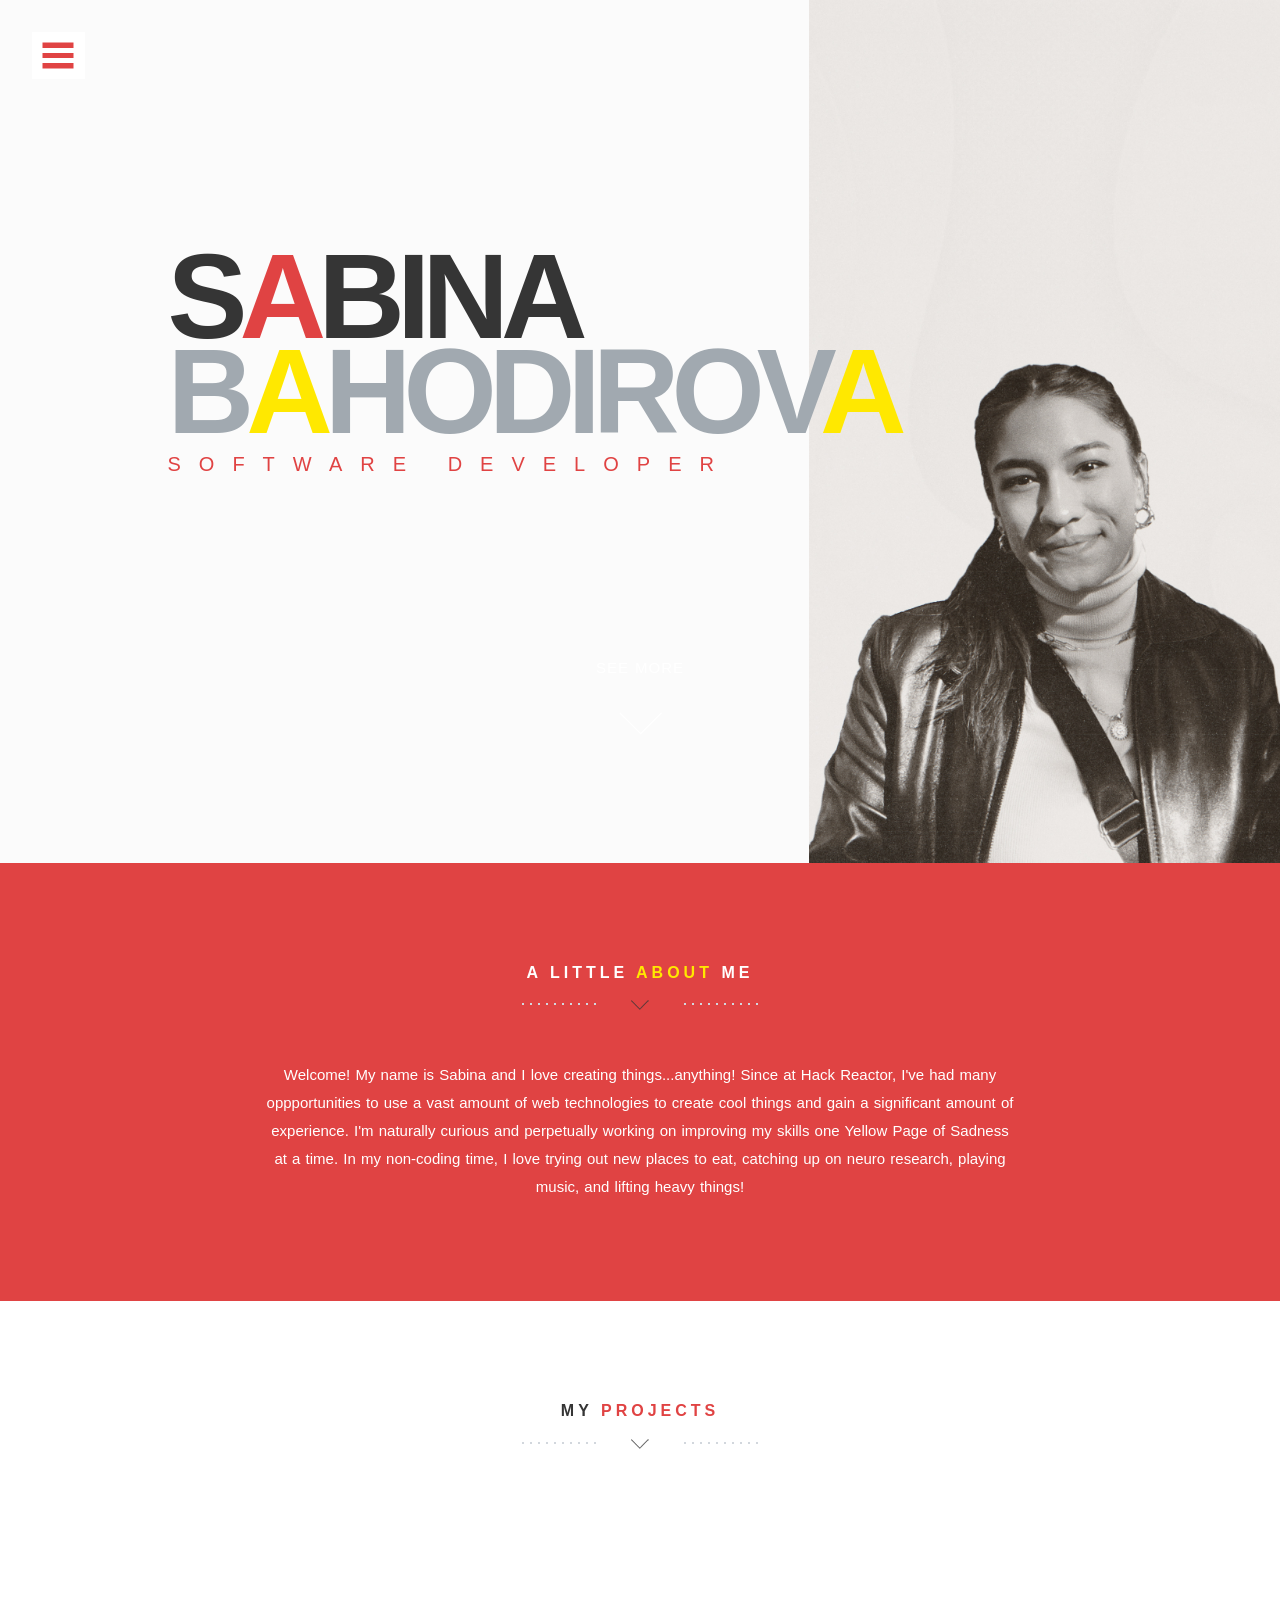
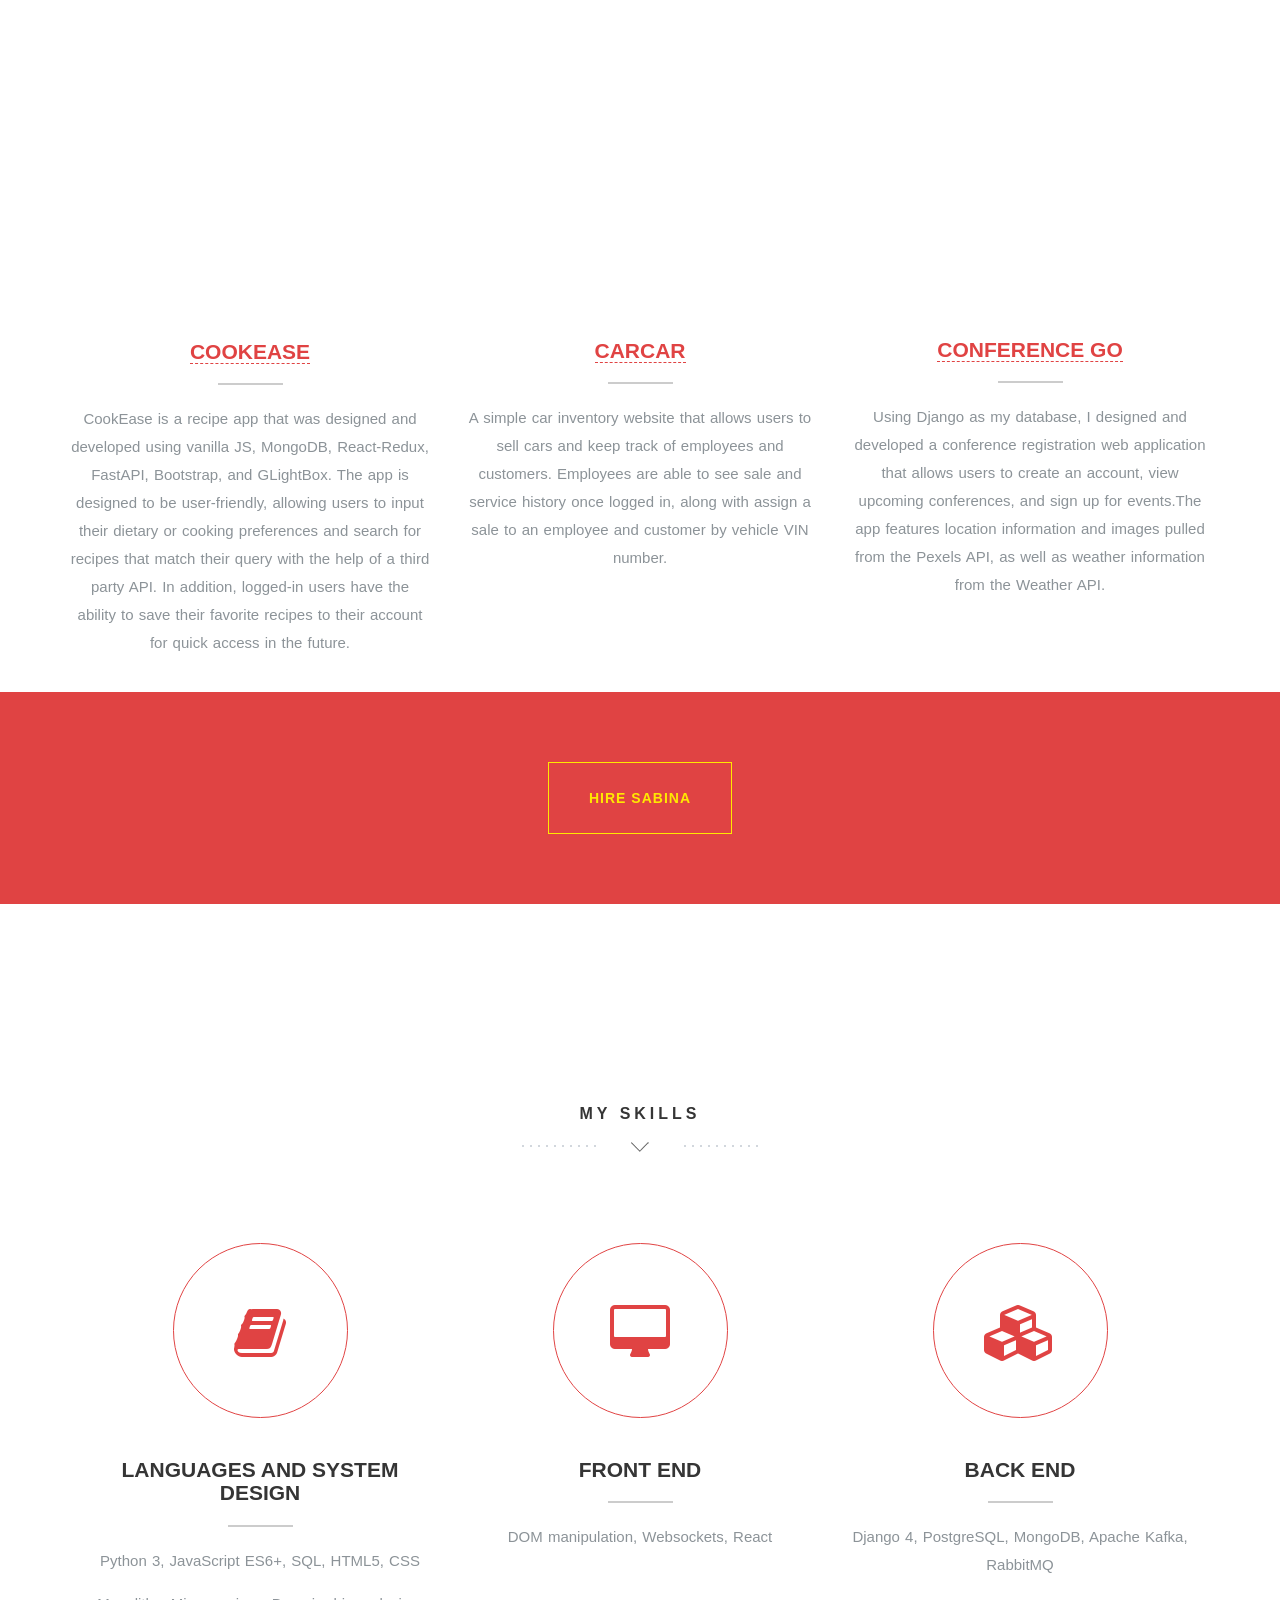
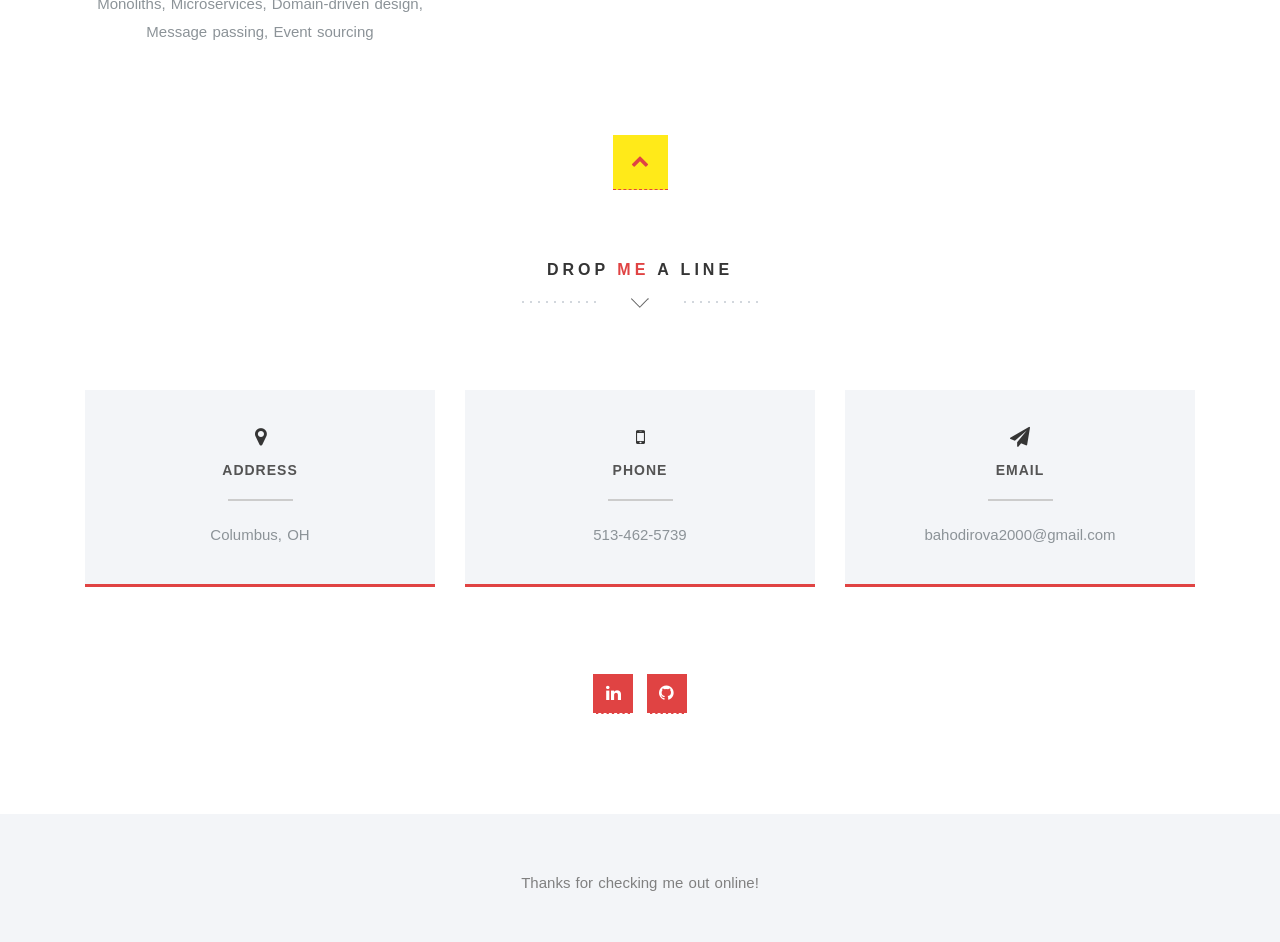
==== Portfolio/index.html @ 44e5d4a3 "Add files via upload changed cookease link" ====
<!DOCTYPE html>
<html lang="en">
  <head>
    <meta charset="utf-8" />
    <meta http-equiv="X-UA-Compatible" content="IE=edge" />
    <meta name="viewport" content="width=device-width, initial-scale=1" />
    <!-- Website Title -->
    <title>Sabina Bahodirova - Software Engineer</title>
    <!-- Bootstrap -->
    <link href="assets/bootstrap/css/bootstrap.min.css" rel="stylesheet" />
    <!-- Font-Awesome -->
    <link
      href="assets/font-awesome/css/font-awesome.min.css"
      rel="stylesheet"
    />
    <!-- Lightbox -->
    <link href="assets/lightbox/css/lightbox.css" rel="stylesheet" />
    <!-- Text Rotator-->
    <link href="assets/textrotator/simpletextrotator.css" rel="stylesheet" />
    <!-- FlexSlider -->
    <link href="assets/flexslider/flexslider.css" rel="stylesheet" />
    <!-- Theme Style -->
    <link href="css/style.css" rel="stylesheet" />
    <!-- Animations -->
    <link href="css/animate.css" rel="stylesheet" />
    <!-- Custom Favicon -->
    <link href="img/memoji.png" rel="shortcut icon" type="image/x-icon" />
    <!-- HTML5 Shim and Respond.js IE8 support of HTML5 elements and media queries -->
    <!-- WARNING: Respond.js doesn't work if you view the page via file:// -->
    <!--[if lt IE 9]>
      <script src="assets/html5shiv/html5shiv.js"></script>
      <script src="assets/respond/respond.min.js"></script>
    <![endif]-->
  </head>
  <body id="top">
    <!-- ****************************** Preloader ************************** -->
    <div id="preloader"></div>

    <!-- ==========================
        HEADER SECTION
        =========================== -->
    <header id="home">
      <!-- creative menu -->
      <div class="container-fluid">
        <div class="row">
          <div class="menu-wrap">
            <nav class="menu">
              <!-- Menu Links -->
              <div class="icon-list">
                <a href="index.html#home"
                  ><i class="fa fa-fw fa-home"></i><span>Home</span></a
                >
                <a href="index.html#about"
                  ><i class="fa fa-fw fa-quote-left"></i
                  ><span>About Me</span></a
                >
                <a href="index.html#blog"
                  ><i class="fa fa-fw fa-picture-o"></i><span>Projects</span></a
                >
                <a href="index.html#service"
                  ><i class="fa fa-fw fa-globe"></i><span>Skills</span></a
                >
                <a href="index.html#contact"
                  ><i class="fa fa-fw fa-envelope-o"></i><span>Contact</span></a
                >
              </div>
            </nav>
          </div>
          <button class="menu-button" id="open-button"></button
          ><!-- menu button -->
        </div>
        <!--/row-->
      </div>
      <!--/container-->
      <!-- Header Image -->
      <section class="hero" id="hero">
        <div class="container">
          <!-- Slider Button (don't edit!)-->
          <div class="row">
            <div class="col-md-12 text-right navicon">
              <a id="nav-toggle" class="nav_slide_button" href="index.html#"
                ><span></span
              ></a>
            </div>
          </div>
          <!-- HEADER HEADLINE -->
          <div class="row">
            <div class="col-md-8 col-md-offset-1 inner">
              <h1 class="animated fadeInDown">
                S<span style="color: #e04343">a</span>bina<br />
                <span
                  >B<span style="color: #ffe800">a</span>hodirov<span
                    style="color: #ffe800"
                    >a</span
                  ></span
                >
              </h1>
              <!-- Title -->
              <h3 class="animated fadeInUp delay-05s">
                <span class="rotate">Software Developer</span>
              </h3>
              <!-- Text Rotator -->
            </div>
          </div>
          <!-- Learn More Button -->
          <div class="row">
            <div class="col-md-6 col-md-offset-3 text-center">
              <a href="index.html#about" class="scrollto wow fadeInUp delay-5s">
                <p>SEE MORE</p>
                <p class="scrollto--arrow">
                  <img src="img/scroll-down.png" alt="scroll down arrow" />
                </p>
              </a>
            </div>
          </div>
        </div>
      </section>
      <!-- Header Image End -->
    </header>
    <!-- ==========================
        HEADER SECTION END
        =========================== -->

    <!-- ==========================
        ABOUT SECTION
        =========================== -->
    <section class="intro text-center section-padding color-bg" id="about">
      <div class="container">
        <!-- WELCOME TEXT -->
        <div class="row">
          <div class="col-md-8 col-md-offset-2 wp1">
            <h1 class="arrow">A little <span>about</span> me</h1>
            <!-- Headline -->
            <!-- about / welcome text -->
            <p>
              Welcome! My name is Sabina and I love creating things...anything!
              Since at Hack Reactor, I've had many oppportunities to use a vast
              amount of web technologies to create cool things and gain a
              significant amount of experience. I'm naturally curious and
              perpetually working on improving my skills one Yellow Page of
              Sadness at a time. In my non-coding time, I love trying out new
              places to eat, catching up on neuro research, playing music, and
              lifting heavy things!
            </p>
          </div>
        </div>
      </div>
    </section>
    <!-- ==========================
        ABOUT SECTION END
        =========================== -->

    <!-- ==========================
        BLOG SECTION
        =========================== -->
    <section class="text-center section-padding" id="blog">
      <div class="container">
        <!-- Headline -->
        <div class="row">
          <div class="col-md-12">
            <h1 class="arrow">My <span>Projects</span></h1>
          </div>
        </div>
        <br /><br />
        <!-- Blog Slider -->
        <div class="row">
          <div id="blogSlider">
            <ul class="slides">
              <li>
                <!-- Blog Entry 1 -->
                <div class="col-md-4 wp4">
                  <div class="overlay-effect effects clearfix">
                    <div class="img">
                      <img
                        src="img/stats-bg-2.jpg"
                        class="grayscale"
                        alt="Blog Item"
                        width="825"
                      /><!-- Blog Image -->
                    </div>
                  </div>
                  <br />
                  <h2>
                    <a
                      href="https://guardians-of-the-repository.gitlab.io/cookease/"
                      >CookEase</a
                    >
                  </h2>
                  <!-- Headline -->
                  <p>
                    CookEase is a recipe app that was designed and developed
                    using vanilla JS, MongoDB, React-Redux, FastAPI, Bootstrap,
                    and GLightBox. The app is designed to be user-friendly,
                    allowing users to input their dietary or cooking preferences
                    and search for recipes that match their query with the help
                    of a third party API. In addition, logged-in users have the
                    ability to save their favorite recipes to their account for
                    quick access in the future.
                  </p>
                  <!-- Description-->
                </div>
                <!-- Blog Entry 2 -->
                <div class="col-md-4 wp4 delay-05s">
                  <div class="overlay-effect effects clearfix">
                    <div class="img">
                      <img
                        src="img/car.jpg"
                        class="grayscale"
                        alt="Blog Item"
                        width="555"
                      /><!-- Blog Image -->
                    </div>
                  </div>
                  <br />
                  <h2>
                    <a href="https://gitlab.com/msun220/carcar">CarCar</a>
                  </h2>
                  <!-- Headline -->
                  <p>
                    A simple car inventory website that allows users to sell
                    cars and keep track of employees and customers. Employees
                    are able to see sale and service history once logged in,
                    along with assign a sale to an employee and customer by
                    vehicle VIN number.
                  </p>
                  <!-- Description -->
                </div>
                <!-- Blog Entry 3 -->
                <div class="col-md-4 wp4 delay-1s">
                  <div class="overlay-effect effects clearfix">
                    <div class="img">
                      <img
                        src="img/conference.jpg"
                        class="grayscale"
                        alt="Blog Item"
                        width="710"
                      /><!-- Blog Image -->
                    </div>
                  </div>
                  <br />
                  <h2>
                    <a href="https://gitlab.com/sbahodirova/conference-go"
                      >Conference Go</a
                    >
                  </h2>
                  <!-- Headline -->
                  <p>
                    Using Django as my database, I designed and developed a
                    conference registration web application that allows users to
                    create an account, view upcoming conferences, and sign up
                    for events.The app features location information and images
                    pulled from the Pexels API, as well as weather information
                    from the Weather API.
                  </p>
                  <!-- Description-->
                </div>
              </li>
            </ul>
          </div>
        </div>
      </div>
      <div class="spacer-cta text-center">
        <div class="container">
          <div class="row">
            <div class="col-md-12">
              <a href="index.html#contact" class="outline-btn">hire sabina</a>
            </div>
          </div>
        </div>
      </div>
    </section>
    <!-- ==========================
        BLOG SECTION END
        =========================== -->

    <!-- ==========================
        SERVICE SECTION
        =========================== -->
    <section class="features text-center section-padding" id="service">
      <div class="container">
        <!-- Headline -->
        <div class="row">
          <div class="col-md-12">
            <h1 class="arrow">My Skills</h1>
          </div>
        </div>
        <div class="row">
          <div class="col-md-12">
            <div class="services">
              <!-- Service Box 1 -->
              <div class="col-md-4 wp2 item">
                <div class="icon">
                  <i class="fa fa-book"></i
                  ><!-- Icon -->
                </div>
                <h2>Languages and System Design</h2>
                <!-- Title -->
                <p>Python 3, JavaScript ES6+, SQL, HTML5, CSS</p>
                <p>
                  Monoliths, Microservices, Domain-driven design, Message
                  passing, Event sourcing
                </p>
                <!-- Description -->
              </div>
              <!-- Service Box 2 -->
              <div class="col-md-4 wp2 item delay-05s">
                <div class="icon">
                  <i class="fa fa-desktop"></i
                  ><!-- Icon -->
                </div>
                <h2>Front End</h2>
                <!-- Title -->
                <p>DOM manipulation, Websockets, React</p>
                <!-- Description -->
              </div>
              <!-- Service Box 3 -->
              <div class="col-md-4 wp2 item delay-1s">
                <div class="icon">
                  <i class="fa fa-cubes"></i
                  ><!-- Icon -->
                </div>
                <h2>Back End</h2>
                <!-- Title -->
                <p>Django 4, PostgreSQL, MongoDB, Apache Kafka, RabbitMQ</p>
                <!-- Description -->
              </div>
            </div>
            <div class="clearfix"></div>
          </div>
        </div>
      </div>
    </section>
    <!-- ==========================
        SERVICE SECTION END
        =========================== -->

    <!-- ==========================
        CONTACT SECTION
        =========================== -->
    <section class="text-center section-padding contact-wrap" id="contact">
      <!-- To Top Button -->
      <a href="index.html#top" class="up-btn"
        ><i class="fa fa-chevron-up"></i
      ></a>
      <div class="container">
        <!-- Headline -->
        <div class="row">
          <div class="col-md-12">
            <h1 class="arrow">Drop <span>me</span> a line</h1>
          </div>
        </div>
        <div class="row contact-details">
          <!-- Adress Box -->
          <div class="col-md-4">
            <div class="dark-box box-hover">
              <h2><i class="fa fa-map-marker"></i><span>Address</span></h2>
              <p>Columbus, OH</p>
            </div>
          </div>
          <!-- Phone Number Box -->
          <div class="col-md-4">
            <div class="dark-box box-hover">
              <h2><i class="fa fa-mobile"></i><span>Phone</span></h2>
              <p>513-462-5739</p>
            </div>
          </div>
          <!-- E-Mail Box -->
          <div class="col-md-4">
            <div class="dark-box box-hover">
              <h2><i class="fa fa-paper-plane"></i><span>Email</span></h2>
              <p>bahodirova2000@gmail.com</p>
            </div>
          </div>
        </div>
        <br />
        <!-- Social Buttons - use font-awesome, past in what you want -->
        <div class="row">
          <div class="col-md-12">
            <ul class="social-buttons">
              <!-- linkedin -->
              <li>
                <a
                  href="https://www.linkedin.com/in/sabinabahodirova/"
                  class="social-btn"
                  ><i class="fa fa-linkedin"></i
                ></a>
              </li>
              <!-- github -->
              <li>
                <a href="https://gitlab.com/sbahodirova" class="social-btn"
                  ><i class="fa fa-github"></i
                ></a>
              </li>
            </ul>
          </div>
        </div>
      </div>
    </section>
    <!-- ==========================
        CONTACT SECTION END
        =========================== -->

    <!-- ==========================
        FOOTER SECTION
        =========================== -->
    <footer>
      <div class="container">
        <div class="row">
          <div class="col-md-12 text-center">
            <p>Thanks for checking me out online!</p>
          </div>
        </div>
      </div>
    </footer>
    <!-- ==========================
        FOOTER SECTION END
        =========================== -->

    <!-- jQuery -->
    <script src="https://ajax.googleapis.com/ajax/libs/jquery/1.11.0/jquery.min.js"></script>
    <!-- SmoothScroll -->
    <script
      type="text/javascript"
      src="assets/smoothscroll/smoothscroll.js"
    ></script>
    <!-- Bootstrap -->
    <script src="assets/bootstrap/js/bootstrap.min.js"></script>
    <!-- Waypoints -->
    <script src="js/waypoints.min.js"></script>
    <!-- classie.js -->
    <script src="js/classie.js"></script>
    <!-- FlexSlider -->
    <script src="assets/flexslider/jquery.flexslider.js"></script>
    <!-- Modernizr -->
    <script src="js/modernizr.js"></script>
    <!-- Text Rotator -->
    <script src="assets/textrotator/jquery.simple-text-rotator.js"></script>
    <!-- Lightbox.js -->
    <script src="assets/lightbox/js/lightbox.min.js"></script>
    <!-- Google Maps -->
    <script
      type="text/javascript"
      src="https://maps.googleapis.com/maps/api/js?key=AIzaSyDeKBBPJTG3v5w3cNPAgM6ZsJiPyL1mP_o&amp;sensor=false"
    ></script>
    <!-- Theme JavaScript Core -->
    <script src="js/main.js"></script>
    <script src="js/script.js"></script>

    <!-- GOOGLE MAPS DATA -->
    <script type="text/javascript">
      // When the window has finished loading create our google map below
      google.maps.event.addDomListener(window, "load", init);

      function init() {
        // Basic options for a simple Google Map
        // For more options see: https://developers.google.com/maps/documentation/javascript/reference#MapOptions
        var mapOptions = {
          // How zoomed in you want the map to start at (always required)
          zoom: 15,

          scrollwheel: false,

          // The latitude and longitude to center the map (always required)
          center: new google.maps.LatLng(40.68961985411178, -74.01618003845215), // New York

          // How you would like to style the map.
          // This is where you would paste any style found on Snazzy Maps.
          styles: [
            {
              featureType: "water",
              stylers: [{ color: "#F2F2F2" }, { visibility: "on" }],
            },
            { featureType: "landscape", stylers: [{ color: "#FFFFFF" }] },
            {
              featureType: "road",
              stylers: [{ saturation: -100 }, { lightness: 45 }],
            },
            {
              featureType: "road.highway",
              stylers: [{ visibility: "simplified" }],
            },
            {
              featureType: "road.arterial",
              elementType: "labels.icon",
              stylers: [{ visibility: "off" }],
            },
            {
              featureType: "administrative",
              elementType: "labels.text.fill",
              stylers: [{ color: "#ADADAD" }],
            },
            { featureType: "transit", stylers: [{ visibility: "off" }] },
            { featureType: "poi", stylers: [{ visibility: "off" }] },
          ],
        };

        // Get the HTML DOM element that will contain your map
        // We are using a div with id="map" seen below in the <body>
        var mapElement = document.getElementById("googlemaps");

        // Create the Google Map using out element and options defined above
        var map = new google.maps.Map(mapElement, mapOptions);
      }
    </script>

    <!-- TEXT ROTATOR SETTINGS -->
    <script type="text/javascript">
      $(".rotate").textrotator({
        animation: "fade", // You can pick the way it animates when rotating through words. Options are dissolve (default), fade, flip, flipUp, flipCube, flipCubeUp and spin.
        separator: ",", // If you don't want commas to be the separator, you can define a new separator (|, &, * etc.) by yourself using this field.
        speed: 2000, // How many milliseconds until the next word show.
      });
    </script>
  </body>
</html>
---- Portfolio/assets/textrotator/simpletextrotator.css ----
.rotating {
  display: inline-block;
  -webkit-transform-style: preserve-3d;
  -moz-transform-style: preserve-3d;
  -ms-transform-style: preserve-3d;
  -o-transform-style: preserve-3d;
  transform-style: preserve-3d;
  -webkit-transform: rotateX(0) rotateY(0) rotateZ(0);
  -moz-transform: rotateX(0) rotateY(0) rotateZ(0);
  -ms-transform: rotateX(0) rotateY(0) rotateZ(0);
  -o-transform: rotateX(0) rotateY(0) rotateZ(0);
  transform: rotateX(0) rotateY(0) rotateZ(0);
  -webkit-transition: 0.5s;
  -moz-transition: 0.5s;
  -ms-transition: 0.5s;
  -o-transition: 0.5s;
  transition: 0.5s;
  -webkit-transform-origin-x: 50%;
}

.rotating.flip {
  position: relative;
}

.rotating .front, .rotating .back {
  left: 0;
  top: 0;
  -webkit-backface-visibility: hidden;
  -moz-backface-visibility: hidden;
  -ms-backface-visibility: hidden;
  -o-backface-visibility: hidden;
  backface-visibility: hidden;
}

.rotating .front {
  position: absolute;
  display: inline-block;
  -webkit-transform: translate3d(0,0,1px);
  -moz-transform: translate3d(0,0,1px);
  -ms-transform: translate3d(0,0,1px);
  -o-transform: translate3d(0,0,1px);
  transform: translate3d(0,0,1px);
}

.rotating.flip .front {
  z-index: 1;
}

.rotating .back {
  display: block;
  opacity: 0;
}

.rotating.spin {
  -webkit-transform: rotate(360deg) scale(0);
  -moz-transform: rotate(360deg) scale(0);
  -ms-transform: rotate(360deg) scale(0);
  -o-transform: rotate(360deg) scale(0);
  transform: rotate(360deg) scale(0);
}



.rotating.flip .back {
  z-index: 2;
  display: block;
  opacity: 1;
  
  -webkit-transform: rotateY(180deg) translate3d(0,0,0);
  -moz-transform: rotateY(180deg) translate3d(0,0,0);
  -ms-transform: rotateY(180deg) translate3d(0,0,0);
  -o-transform: rotateY(180deg) translate3d(0,0,0);
  transform: rotateY(180deg) translate3d(0,0,0);
}

.rotating.flip.up .back {
  -webkit-transform: rotateX(180deg) translate3d(0,0,0);
  -moz-transform: rotateX(180deg) translate3d(0,0,0);
  -ms-transform: rotateX(180deg) translate3d(0,0,0);
  -o-transform: rotateX(180deg) translate3d(0,0,0);
  transform: rotateX(180deg) translate3d(0,0,0);
}

.rotating.flip.cube .front {
  -webkit-transform: translate3d(0,0,100px) scale(0.9,0.9);
  -moz-transform: translate3d(0,0,100px) scale(0.85,0.85);
  -ms-transform: translate3d(0,0,100px) scale(0.85,0.85);
  -o-transform: translate3d(0,0,100px) scale(0.85,0.85);
  transform: translate3d(0,0,100px) scale(0.85,0.85);
}

.rotating.flip.cube .back {
  -webkit-transform: rotateY(180deg) translate3d(0,0,100px) scale(0.9,0.9);
  -moz-transform: rotateY(180deg) translate3d(0,0,100px) scale(0.85,0.85);
  -ms-transform: rotateY(180deg) translate3d(0,0,100px) scale(0.85,0.85);
  -o-transform: rotateY(180deg) translate3d(0,0,100px) scale(0.85,0.85);
  transform: rotateY(180deg) translate3d(0,0,100px) scale(0.85,0.85);
}

.rotating.flip.cube.up .back {
  -webkit-transform: rotateX(180deg) translate3d(0,0,100px) scale(0.9,0.9);
  -moz-transform: rotateX(180deg) translate3d(0,0,100px) scale(0.85,0.85);
  -ms-transform: rotateX(180deg) translate3d(0,0,100px) scale(0.85,0.85);
  -o-transform: rotateX(180deg) translate3d(0,0,100px) scale(0.85,0.85);
  transform: rotateX(180deg) translate3d(0,0,100px) scale(0.85,0.85);
}
---- Portfolio/css/style.css ----
/*========================================================================*/



/* /////////////////////////////////////////////////////////////////////
// 03 - Preloader
/////////////////////////////////////////////////////////////////////*/

#preloader {
    position:fixed;
    left:0;
    top:0;
    z-index:99999999999;
    width:100%;
    height:100%;
    overflow:visible;
    background: #fff url('../img/preloader.gif') no-repeat center center;
}





/* ==========================================================================
	Global Styles
========================================================================== */
a {
	color: #E04343;
	-webkit-transition:all 0.5s;
	-moz-transition:all 0.5s;
	-o-transition:all 0.5s;
	transition:all 0.5s;
	border-bottom: 1px dashed;
	outline:none!important;
}

a:hover,a:focus,a:active {
	color:#0D0D0D;
	text-decoration:none;
	outline:none!important;
}
p {
	color:#8c9398;
	word-spacing:1px;
	line-height:25px;
	font-size:20px;
}
h2 {
	font-size:15px;
	color:#353535!important;
	text-transform:uppercase;
	font-weight:bold;
}

h2::after {
	content:" ";
	border:solid 1px #CCCCCC;
	display:block;
	width:65px;
	margin:20px auto;
}
h6 {
	font-size:15px;
	color:#8c8c8c;
	text-transform:uppercase;
	font-weight:bold;
}
h6::after {
	content:" ";
	border:solid 1px #CCCCCC;
	display:block;
	width:65px;
	margin-top: 20px;
}
/* ==========================================================================HTML5 display definitions========================================================================== */
article,aside,details,figcaption,figure,footer,header,hgroup,nav,section,summary {
	display:block;
}
audio,canvas,video {
	display:inline-block;
	*display:inline;
	*zoom: 1;
}
/* * Remove excess height in iOS 5 devices. */
audio:not([controls]) {
	display:none;
	height:0;
}
[hidden] {
	display: none;
}
/* ==========================================================================Base========================================================================== */
html {
	font-size:100%;
	-webkit-text-size-adjust:100%;
	-ms-text-size-adjust:100%;
}
html,html a {
	-webkit-font-smoothing:antialiased;
	text-shadow:1px 1px 1px rgba(0,0,0,0.004);
}
html,button,input,select,textarea {
	font-family:'Varela Round',sans-serif;
}
body {
	margin:0;
	font-family: 'Open Sans',sans-serif;
}
/* ==========================================================================Links========================================================================== */
a:focus {
	outline:thin dotted;
}
a:active,a:hover {
	outline: 0;
}
/* ==========================================================================Typography========================================================================== */
@import url(http://fonts.googleapis.com/css?family=Open+Sans:300,400);
h1 {
	font-size:2em;
	margin:0.67em 0;
	color:#353535;
}
h2 {
	font-size:1.5em;
	margin:0.83em 0;
}

h3 {
	font-size:1.17em;
	margin:1em 0;
}
h4 {
	font-size:1em;
	margin:1.33em 0;
}
h5 {
	font-size:0.83em;
	margin:1.67em 0;
}
h6 {
	font-size: 12px;
	margin:2.33em 0;
}
abbr[title] {
	border-bottom:1px dotted;
}
b,strong {
	font-weight:bold;
}
blockquote {
	margin:0em 55px;
	border-left:4px solid #CCCCCC;
}
dfn {
	font-style:italic;
}
mark {
	background:#ff0;
	color:#000;
}
p,pre {
	margin:1em 0;
}
code,kbd,pre,samp {
	font-family:monospace,serif;
	_font-family:'courier new',monospace;
	font-size:1em;
}
pre {
	white-space:pre;
	white-space:pre-wrap;
	word-wrap:break-word;
}
q {
	quotes:none;
}
q:before,q:after {
	content:'';
	content:none;
}
small {
	font-size:75%;
}
sub,sup {
	font-size:75%;
	line-height:0;
	position:relative;
	vertical-align:baseline;
}
sup {
	top:-0.5em;
}
sub {
	bottom:-0.25em;
}
p {
	font-size: 15px;
	font-weight:100;
	line-height: 28px!important;
}

/* ==========================================================================Lists========================================================================== */
dl,menu,ol,ul {
	margin:1em 0;
}
dd {
	margin:0 0 0 40px;
}
menu,ol,ul {
	padding:0 0 0 40px;
}
nav ul,nav ol {
	list-style:none;
	list-style-image: none;
}
/* ==========================================================================Embedded content========================================================================== */
img {
	border:0;
	-ms-interpolation-mode:bicubic;
}
svg:not(:root) {
	overflow: hidden;
}
/* ==========================================================================Figures========================================================================== */
figure {
	margin: 0;
}
/* ==========================================================================Forms========================================================================== */
form {
	margin:0;
}
fieldset {
	border:1px solid #c0c0c0;
	margin:0 2px;
	padding:0.35em 0.625em 0.75em;
}
legend {
	border:0;
	padding:0;
	white-space:normal;
	*margin-left:-7px;
}
button,input,select,textarea {
	font-size:100%;
	margin:0;
	vertical-align:baseline;
	*vertical-align:middle;
}
button,input {
	line-height:normal;
}
button,html input[type="button"],input[type="reset"],input[type="submit"] {
	-webkit-appearance:button;
	cursor:pointer;
	*overflow:visible;
}
button[disabled],input[disabled] {
	cursor:default;
}
input[type="checkbox"],input[type="radio"] {
	box-sizing:border-box;
	padding:0;
	*height:13px;
	*width:13px;
}
input[type="search"] {
	-webkit-appearance:textfield;
	-moz-box-sizing:content-box;
	-webkit-box-sizing:content-box;
	box-sizing:content-box;
}
input[type="search"]::-webkit-search-cancel-button,input[type="search"]::-webkit-search-decoration {
	-webkit-appearance:none;
}
button::-moz-focus-inner,input::-moz-focus-inner {
	border:0;
	padding:0;
}
textarea {
	overflow:auto;
	vertical-align: top;
}
/* ==========================================================================Tables========================================================================== */
table {
	border-collapse:collapse;
	border-spacing: 0;
}
/* ==========================================================================Section Styles========================================================================== */
.section-padding {
	padding:90px 0 100px
}
.dark-bg {
	background:#f3f5f8;
}
.light-bg {
	background-color:#fff;
}
.dark-box {
	background: #F3F5F8;
	-webkit-box-shadow: 0px 3px 0px 0px #E04343;
	-moz-box-shadow: 0px 3px 0px 0px #E04343;
	box-shadow: 0px 3px 0px 0px #E04343;
	padding:20px 0;
}
.dark-box:hover,.dark-box:focus {
	-webkit-box-shadow: 0px 3px 0px 0px #FFE801;
	-moz-box-shadow: 0px 3px 0px 0px #FFE801;
	box-shadow: 0px 3px 0px 0px #FFE801;
}
.box-hover {
	transition:all 500ms ease-in-out;
	-webkit-transition:all 500ms ease-in-out;
	-moz-transition:all 500ms ease-in-out;
	-o-transition:all 500ms ease-in-out;
}
.box-hover:hover,.box-hover:focus {
	transform:translate(0,-15px);
	-webkit-transform:translate(0,-15px);
	-ms-transform:translate(0,-15px);
}
.wrapper {
	height:650px;
}
.nopadding {
	padding:0;
}
.inner {
	padding-top: 138px;
}
/* ==========================================================================Navigation========================================================================== */
.menu-wrap a {
	color:#555d7c;
	outline:none!important;
}
.menu-wrap a:hover,.menu-wrap a:focus {
	color: #E04343;
}
.content-wrap {
	overflow-y:scroll;
	-webkit-overflow-scrolling:touch;
	-webkit-transition:-webkit-transform 0.4s;
	transition:transform 0.4s;
	-webkit-transition-timing-function:cubic-bezier(0.7,0,0.3,1);
	transition-timing-function:cubic-bezier(0.7,0,0.3,1);
}
.content {
	position:relative;
	background:#b4bad2;
	padding-bottom: 12em;
}
/* Common styles for menu button and menu-wrap */
.menu-button,.menu-wrap {
	position:fixed;
	width:2.5em;
	height:2.25em;
	font-size:1.5em;
	-webkit-transform:translate3d(1.5em,1.5em,0);
	transform: translate3d(1.5em,1.5em,0);
}
/* Menu Button */
.menu-button {
	z-index:1000;
	margin:0;
	padding:0;
	border:none;
	text-indent:2.5em;
	color:transparent;
	background:transparent;
}
.menu-button::before {
	position:absolute;
	top:0.5em;
	right:0.5em;
	bottom:0.5em;
	left:0.5em;
	background: linear-gradient(#E04343 20%,rgba(0, 0, 0, 0) 20%,rgba(0, 0, 0, 0) 40%,#E04343 40%,#E04343 60%,rgba(0, 0, 0, 0) 60%,rgba(0, 0, 0, 0) 80%,#E04343 80%);
	content:'';
}
.menu-button:hover {
	opacity: 0.6;
}
/* Menu */
.menu-wrap {
	z-index:999;
	background: rgba(255, 255, 255, 1);
	-webkit-transition:width 0.4s,height 0.4s,-webkit-transform 0.4s;
	transition:width 0.4s,height 0.4s,transform 0.4s;
	-webkit-transition-timing-function:cubic-bezier(0.7,0,0.3,1);
	transition-timing-function:cubic-bezier(0.7,0,0.3,1);
}
.menu {
	height:100%;
	overflow:hidden;
	font-size:0.75em;
}
.icon-list {
	float:right;
	padding:2.5em 2em 0 6em;
}
.icon-list a {
	opacity:0;
	display:inline-block;
	padding:0 0.2em;
	margin:0 15px;
	text-align:center;
	font-size:1.2em;
	color: #353535;
}
.icon-list a span {
	display:block;
	text-transform:uppercase;
	letter-spacing:1px;
	font-size:0.5em;
	font-weight:700;
	padding-top: 0.5em;
}
/* Shown menu */
.show-menu .content-wrap {
	-webkit-transition-delay:0s;
	transition-delay:0s;
	-webkit-transform:translate3d(0,125px,0);
	transform:translate3d(0,125px,0);
}
.show-menu .menu-wrap {
	width:100%;
	height:125px;
	-webkit-transform:translate3d(0,0,0);
	transform:translate3d(0,0,0);
	-webkit-transition-delay:0s;
	transition-delay:0s;
	border-bottom: 1px solid #E04343;
}
.show-menu .icon-list a {
	opacity:1;
	-webkit-transition:opacity 0.4s 0.4s;
	transition:opacity 0.4s 0.4s;
}
.show-menu .icon-list a:nth-child(2) {
	-webkit-transition-delay:0.42s;
	transition-delay:0.42s;
}
.show-menu .icon-list a:nth-child(3) {
	-webkit-transition-delay:0.44s;
	transition-delay:0.44s;
}
.show-menu .icon-list a:nth-child(4) {
	-webkit-transition-delay:0.46s;
	transition-delay:0.46s;
}
.show-menu .icon-list a:nth-child(5) {
	-webkit-transition-delay:0.48s;
	transition-delay:0.48s;
}
.show-menu .icon-list a:nth-child(6) {
	-webkit-transition-delay:0.5s;
	transition-delay: 0.5s;
}
/* ==========================================================================Hero========================================================================== */
.hero {
	background: url('../img/headshot.jpg') right bottom no-repeat;
	background-size: contain;
	padding:110px 0 100px 0;
	height:auto;
	background-color: #FBFBFB;
}
.hero h1 {
	font-size: 120px;
	letter-spacing: -8px;
	margin: 0;
	font-weight: 600;
	line-height: 95px;
	text-transform: uppercase;
}
.hero h1 span {
	color:#a1a9b0;
	/* display:inline-block; */
}
.hero h3 {
	font-size: 20px;
	margin:0;
	padding:0;
	opacity:0.5;
	color: #E04343;
	letter-spacing: 18px;
	line-height: 50px;
	text-transform: uppercase;
}
.hero p {
	letter-spacing:1px;
	color:#fff;
	font-size: 15px;
}
/* Boucing Arrow Animation */
@keyframes arrowbounce {
	from {
		-webkit-transform:translateY(0);
		-moz-transform:translateY(0);
		transform:translateY(0);
	}
	to {
		-webkit-transform:translateY(-20px);
		-moz-transform:translateY(-20px);
		transform:translateY(-20px);
	}
}
@-moz-keyframes arrowbounce {
	/* Firefox */ from {
		-webkit-transform:translateY(0);
		-moz-transform:translateY(0);
		transform:translateY(0);
	}
	to {
		-webkit-transform:translateY(-20px);
		-moz-transform:translateY(-20px);
		transform:translateY(-20px);
	}
}
@-webkit-keyframes arrowbounce {
	/* Safari and Chrome */ from {
		-webkit-transform:translateY(0);
		-moz-transform:translateY(0);
		transform:translateY(0);
	}
	to {
		-webkit-transform:translateY(-20px);
		-moz-transform:translateY(-20px);
		transform:translateY(-20px);
	}
}
@-o-keyframes arrowbounce {
	/* Opera */ from {
		-webkit-transform:translateY(0);
		-moz-transform:translateY(0);
		transform:translateY(0);
	}
	to {
		-webkit-transform:translateY(-20px);
		-moz-transform:translateY(-20px);
		transform:translateY(-20px);
	}
}
.scrollto {
	padding: 150px 0px 0px 0px;
	display:block;
	color:#FFF;
	text-decoration:none;
	width:200px;
	margin:0 auto;
	border-bottom: none;
}
.scrollto--arrow {
	padding:10px;
}
.scrollto--arrow img {
	animation:arrowbounce 1s alternate infinite;
	-moz-animation:arrowbounce 1s alternate infinite;
	/* Firefox */-webkit-animation:arrowbounce 1s alternate infinite;
	/* Safari and Chrome */-o-animation: arrowbounce 1s alternate infinite;
	/* Opera */
}
/* ==========================================================================Intro========================================================================== */
.intro p {
	margin:50px 0 0;
}
h1.arrow {
	font-size: 16px;
	text-transform:uppercase;
	color:#353535;
	letter-spacing: 4px;
	background:url('../img/h1-bg.png') no-repeat center bottom;
	padding-bottom:30px;
	font-weight: bold;
}
h1.arrow span {
    color: #E04343;
}
/* ==========================================================================About========================================================================== */
.about-image {
	height:400px;
	-webkit-background-size:cover;
	-moz-background-size:cover;
	-o-background-size:cover;
	background-size:cover;
}
.color-bg {
	background: #E04343;
}

.color-bg a {
    color: #FFE800;
}
.color-bg h6, .color-bg p {
    color: white;
}
.color-bg h6::after{
	border-color: #fff;
}
.color-bg .weight-outline-btn {
    color: white;
    border-color: white;
}
.color-bg .weight-outline-btn:hover {
	background: #FFF;
	color: #E04343;
	border-color: rgba(0, 0, 0, 0);
}
.about-text {
	padding:20px 50px 25px 50px;
}
.about-text h1 {
	text-transform:uppercase;
	font-size:24px;
	color: #8C8C8C;
}
.color-bg h1.arrow span {
    color: #FFE800;
}
.color-bg h1.arrow {
    color: #FFF;
}
/* ==========================================================================Services========================================================================== */
.services {
	margin-top:80px;
	margin-bottom:40px;
}
.services .icon {
	position:relative;
	width:175px;
	height:175px;
	margin:0 auto;
	text-align:center;
	line-height:180px;
	font-size:56px;
	color:#fff;
	border-radius:50%;
	box-shadow:0 0 0 0 rgba(0,0,0,0.0);
	margin-bottom:40px;
	-webkit-transition:all .3s ease-out;
	transition:all .3s ease-out;
	border: 1px solid #E04343;
	color: #E04343;
}
.services .item:hover .icon {
	background: #E04343;
	border: 1px solid #E04343;
}
.services .item [class*=fa] {
	-webkit-transition:all .3s ease-out;
	transition:all .3s ease-out;
}
.services .item:hover [class*=fa] {
	-webkit-transform:scale(1.2);
	transform:scale(1.2);
	-webkit-transition:all .3s ease-out;
	transition:all .3s ease-out;
	color:#fff;
}
.features-wrapper {
	margin:70px 0 0;
}
i.respons {
	position:relative;
	width:35px;
	height:35px;
	margin:0 auto;
	line-height:35px;
	text-align:center;
	font-size:15px;
	color:#fff;
	border-radius:50%;
	-webkit-transition:all .3s ease-out;
	transition:all .3s ease-out;
	border:1px solid #CCCCCC;
	color: #CCCCCC;
}
/* ==========================================================================iPhone Section========================================================================== */
.iphone {
	width:50%;
	background:#f3f5f8;
	float:left;
	height:100%;
	box-shadow:inset -15px -11px 40px -6px rgba(0,0,0,0.1);
	-moz-box-shadow:inset -15px -11px 40px -6px rgba(0,0,0,0.1);
	-webkit-box-shadow:inset -15px -11px 40px -6px rgba(0,0,0,0.1);
	z-index:1;
}
.fluid-white {
	width:50%;
	background:#fff;
	float:right;
	height:100%;
	z-index:2;
}
.responsive-services {
	position: relative;
}
/* ==========================================================================Portfolio========================================================================== */
.swag {
	padding:75px 0;
}
.swag h1 {
	text-transform:uppercase;
	letter-spacing:5px;
}
.swag h1 span {
	display:block;
	font-size:25px;
	margin-top:20px;
}
.down-arrow-btn {
	width:auto;
	height:40px;
	background:rgba(0,0,0,0.6);
	display:inline-block;
	margin:15px 5px 15px 5px;
	color:#fff;
	font-size:16px;
	line-height:40px;
	padding:0px 10px;
	text-align:center;
}
.down-arrow-btn:hover,.down-arrow-btn:focus {
	color:#fff;
	background:rgba(0,0,0,1);
}
.portfolio img {
	height:300px;
	width:100%;
}
img.grayscale {
	filter:url("data:image/svg+xml;utf8,<svg xmlns=\'http://www.w3.org/2000/svg\'><filter id=\'grayscale\'><feColorMatrix type=\'matrix\' values=\'0.3333 0.3333 0.3333 0 0 0.3333 0.3333 0.3333 0 0 0.3333 0.3333 0.3333 0 0 0 0 0 1 0\'/></filter></svg>#grayscale");
	/* Firefox 3.5+,IE10 */ filter:gray;
	/* IE6-9 */ -webkit-filter:grayscale(100%);
	/* Chrome 19+& Safari 6+*/ -webkit-transition:all .6s ease;
	/* Fade to color for Chrome and Safari */ -webkit-backface-visibility:hidden;
	/* Fix for transition flickering */
}
img.grayscale:hover {
	filter:none;
	-webkit-filter:grayscale(0%);
}
.row-offset-0 {
	margin-left:0;
	margin-right:0;
}
.row-offset-0>* {
	padding-left:0;
	padding-right:0;
}
.effects {
	padding-left:15px;
}
.effects .img {
	position:relative;
	position:relative;
	z-index:1;
	overflow:hidden;
}
.effects .img:nth-child(n) {
	margin-right:5px;
}
.effects .img:first-child {
	margin-left:-15px;
}
.effects .img:last-child {
	margin-right:0;
}
.effects .img img {
	display:block;
	margin:0;
	padding:0;
	height:auto;
}
.overlay {
	display:block;
	position:absolute;
	z-index:20;
	filter:none!important;
	-webkit-filter:grayscale(0%);
	overflow:hidden;
	transition:all 0.5s;
	-webkit-transition:all 0.5s;
	-moz-transition:all 0.5s;
	-o-transition:all 0.5s;
}
.overlay-effect .img i {
	font-size:30px;
}
.overlay-effect .overlay {
	bottom:0;
	left:0;
	right:0;
	width:100%;
	height:100%;
	opacity:0;
}
.overlay-effect .overlay a.expand {
	left:0;
	right:0;
	bottom:47%;
	margin:0 auto -30px auto;
}
.overlay-effect .img.hover .overlay {
	height:100%;
	opacity:1;
}
.img img {
	width:-webkit-calc(100%+40px) !important;
	width:calc(100%+40px) !important;
	-webkit-transition:opacity 0.35s,-webkit-transform 0.35s;
	transition:opacity 0.35s,transform 0.35s;
	-moz-transition:opacity 0.35s,-moz-transform 0.35s;
	-o-transition:opacity 0.35s,-o-transform 0.35s;
	-webkit-transform:translate3d(-40px,0,0);
	transform:translate3d(-40px,0,0);
	-ms-transform:translate3d(-40px,0,0);
}
.img:hover img {
	-webkit-transform:translate3d(0,0,0);
	transform:translate3d(0,0,0);
	-ms-transform:translate3d(-40px,0,0);
}
.hype {
	position:absolute;
	left:0;
	right:0;
	margin-left:auto;
	margin-right:auto;
	top: 50px;
}
/* ==========================================================================Subscribe========================================================================== */
.subscribe {
	padding-top:75px;
}
.subscribe h1 {
	color: #FFFFFF;
	margin-bottom:40px;
}
.subscribe h1 span {
	display:block;
	font-size:15px;
	text-transform:uppercase;
	font-weight:bold;
	margin-top:20px;
	letter-spacing:1px;
}
.subscribe input[type=text] {
	background-color:rgba(255,255,255,0.1);
	border: solid 1px #FFE800;
	padding:20px;
	width:30%;
	color:#808080;
}

.subscribe input[type=text]:focus {
    outline: none;
}
.subscribe input[type=submit] {
	background: #FFE800;
	border: solid 1px #FFE800;
	padding:20px;
	color: #E04343;
	text-transform:uppercase;
	letter-spacing:1px;
	transition:all 0.5s ease;
	-moz-transition:all 0.5s ease;
	-webkit-transition:all 0.5s ease;
	-o-transition:all 0.5s ease;
}
.subscribe input[type=submit]:hover {
	background: rgba(255, 232, 0, 0.9);
	border: solid 1px #FFE800;
	color: #E04343;
}
/* ==========================================================================CTA========================================================================== */
.spacer-cta {
	background-color: #E04343;
	padding:70px 0;
}
.outline-btn {
	display:inline-block;
	padding:25px 40px;
	color: #FFE801;
	border: solid 1px #FFE801;
	text-transform:uppercase;
	font-weight:bold;
	letter-spacing:1px;
}
.outline-btn:hover,.outline-btn:focus {
	color: #E04343;
	border: solid 1px #E04343;
	background: #FFE801;
}
.weight-outline-btn {
	display:inline-block;
	padding:20px 30px;
	color:#8C8C8C;
	border:solid 1px #8C8C8C;
	text-transform:uppercase;
	font-weight:bold;
	letter-spacing:1px;
}
.weight-outline-btn:hover,.outline-btn:focus {
	color:#424242;
	border: solid 1px #424242;
}
/* ==========================================================================Team========================================================================== */
.team img {
	margin-bottom:20px;
}
ul.social-buttons {
	list-style:none;
	margin:0;
	padding:0;
}
ul.social-buttons li {
	display:inline-block;
	margin-right:10px;
}
ul.social-buttons li:last-child {
	margin-right:0;
}
.social-btn {
	width:40px;
	height:40px;
	background: #E04343;
	display:inline-block;
	color:#fff;
	font-size:17px;
	line-height:40px;
	text-align:center;
}
.social-btn:hover,.social-btn:focus {
	background: rgba(255, 232, 0, 1);
	color: #E04343;
}
.social {
	margin-top: 25px
}
/* ==========================================================================Contact========================================================================== */
.up-btn {
	width:55px;
	height:55px;
	background: rgba(255, 232, 1, 0.9);
	display:block;
	margin:0 auto;
	color: #E04343;
	font-size:18px;
	line-height:52px;
	text-align:center;
	position:absolute;
	top:-26px;
	left:0;
	right:0;
	margin-left:auto;
	margin-right:auto;
}
.up-btn:hover,up-btn:focus {
	color: black;
	background: #FFE800;
}
.contact-details {
	margin:70px 0;
}
.contact-details h2 {
	font-size:20px;
}
.contact-details h2 span {
	display:block;
	color:#545454;
	text-transform:uppercase;
	letter-spacing:1px;
	font-size:14px;
	margin-top:15px;
}
.contact-wrap {
	position:relative;
}
#googlemaps {
	width:100%;
	height:300px;
	left:15px;
	bottom:25px;
}
.contact {
	margin-top:-20px!important;
}
.contact label {
	float:left;
}
.contact .form-control {
	margin-bottom:20px;
	border:1px solid #cbcbcb;
	height:45px;
}
.contact textarea.form-control {
	height: 310px;
}

/* Inputs styles */
.contact .form-control {
	border-radius:0!important;
	;
	-webkit-box-shadow:none;
	box-shadow:none;
}
.contact .form-control:focus {
	-webkit-box-shadow:none;
	box-shadow:none;
	border:1px solid #B0B0B0;
}

.btn-send{
	background:#E04343;
	color: white;
	transition: all 0.4s;
	border-radius: 0;
	float: right;
}

.btn-send:hover{
	background: #FFE800;
	color: #E04343
}

button,button:focus,button:hover,button:active {
	outline: none!important;
}
/* ==========================================================================Footer========================================================================== */
footer a {
	color:#a1a9b0;
}
footer {
	background-color:#f3f5f8;
	padding:40px 0 30px;
}
footer p {
	color: #808080;
}
/* ==========================================================================FlexSlider Custom CSS========================================================================== */
#servicesSlider {
	margin-top:70px;
}
ul.slides li {
	margin-bottom:20px;
}
.features-slider {
	position:relative;
	padding:11% 100px 10% 100px;
	height:400px;
	background-color:#3F6184;
}
.features-slider ul {
	margin:0;
	padding:0;
	list-style:none;
}
.features-slider ul li {
	width:100%;
}
.features-slider li h1 {
	margin-bottom:15px;
	color:#fff;
	font-weight:400;
	font-size:22px;
}
.features-slider li p {
	color:#fff;
	font-size:14px;
}
#clientSlider .flex-control-nav {
	text-align:left;
}
#clientSlider .flex-control-nav li:first-child {
	margin:0px 4px 0px 0px;
}
#clientSlider small {
	font-size: 12px;
	font-weight: bold;
}
.flex-control-paging li a.flex-active {
    background: #E04343;
    border-color: #E04343;
}

.color-bg .flex-control-paging li a{
    background: white;
    border-color: white;
}

.color-bg .flex-control-paging li a.flex-active {
    background: #FFE800;
    border-color: #FFE800;
}
/* ==========================================================================Waypoints========================================================================== */
.wp1,.wp2,.wp3,.wp4,.wp5,.wp6 {
	visibility:hidden;
}
.bounceInLeft,.bounceInRight,.fadeInUp,.fadeInUpDelay,.fadeInDown,.fadeInUpD,.fadeInLeft,.fadeInRight {
	visibility:visible;
}
.delay-05s {
	animation-delay:0.5s;
	-webkit-animation-delay:0.5s;
}
.delay-1s {
	animation-delay:1s;
	-webkit-animation-delay:1s;
}
.wp3 {
	background:url('../img/iphone-bg.png') no-repeat center center;
	background-position:200px 10px;
	height: 100%;
}
/* ==========================================================================Responsive========================================================================== */
/* 320px (iPhone) */
@media screen and (max-width:414px) {
	.scrollto {
		padding: 95px 0px 0px 0px;
	}

	.hero h1 {
		font-size: 100px;
		line-height: 80px;
		margin-top: 65px;
}
}
/* 480px (WVGA - Low End Windows Phone) */
@media screen and (max-width:480px) {
	.wrapper {
		background:#f3f5f8;
		height:640px;
	}
	.iphone {
		display:none;
	}
	.fluid-white {
		display:none;
	}
	.wp2,.wp4,.wp5,.light-box {
		margin-bottom: 30px;
	}
}
/* xGA iPad */
@media screen and (max-width:1024px) {
	.wp3 {
		background-position:50px 0;
	}
	.swag {
		background-attachment:scroll;
	}
	.subscribe {
		background-attachment: scroll;
	}
}
/* 1200px (Small Desktop,Netbook) */
@media screen and (max-width:1280px) {
	.wp3 {
		background-position: 50px 0;
	}
}
/* Bootstrap 990px Breakpoint to 480px */
@media screen and (min-width:480px) and (max-width:991px) {
	.iphone {
		display:none;
	}
	.fluid-white {
		display:none;
	}
	.wrapper {
		background:#f3f5f8;
		height:540px;
	}
	.wp2,.wp4,.wp5,.light-box {
		margin-bottom:30px;
	}
}
@media screen and (max-width:50em) {
	.icon-list a {
		padding:0.5em 0em;
		margin:0 5px;
		font-size:1em;
	}
}







/** Responsive fixes **/
@media screen and (max-width:767px) {
	.inner {
    padding-top: 10px;
    text-align: center;
	}

	.hero h3 {
	    letter-spacing: 10px;
	}


	.hero {
	    padding-bottom: 0;
	}

	.subscribe input[type=text] {
	    width: 50%;
	    margin-bottom: 30px;
	}

	.btn-send {
	    float: none;

	    margin-bottom: 80px;
	}
	.effects .img {
    	margin-bottom: 15px;
	}
	.show-menu .icon-list a {
		display: block;
		width: 100%;
		float: left;
		margin-bottom: 10px;
	}

	.show-menu .menu-wrap {
		height: 100%;
	}
}


@media screen and (max-width:991px) {
	.hero {
    	padding: 0px;
	}

	.subscribe {
	    padding-bottom: 40px;
	}
}
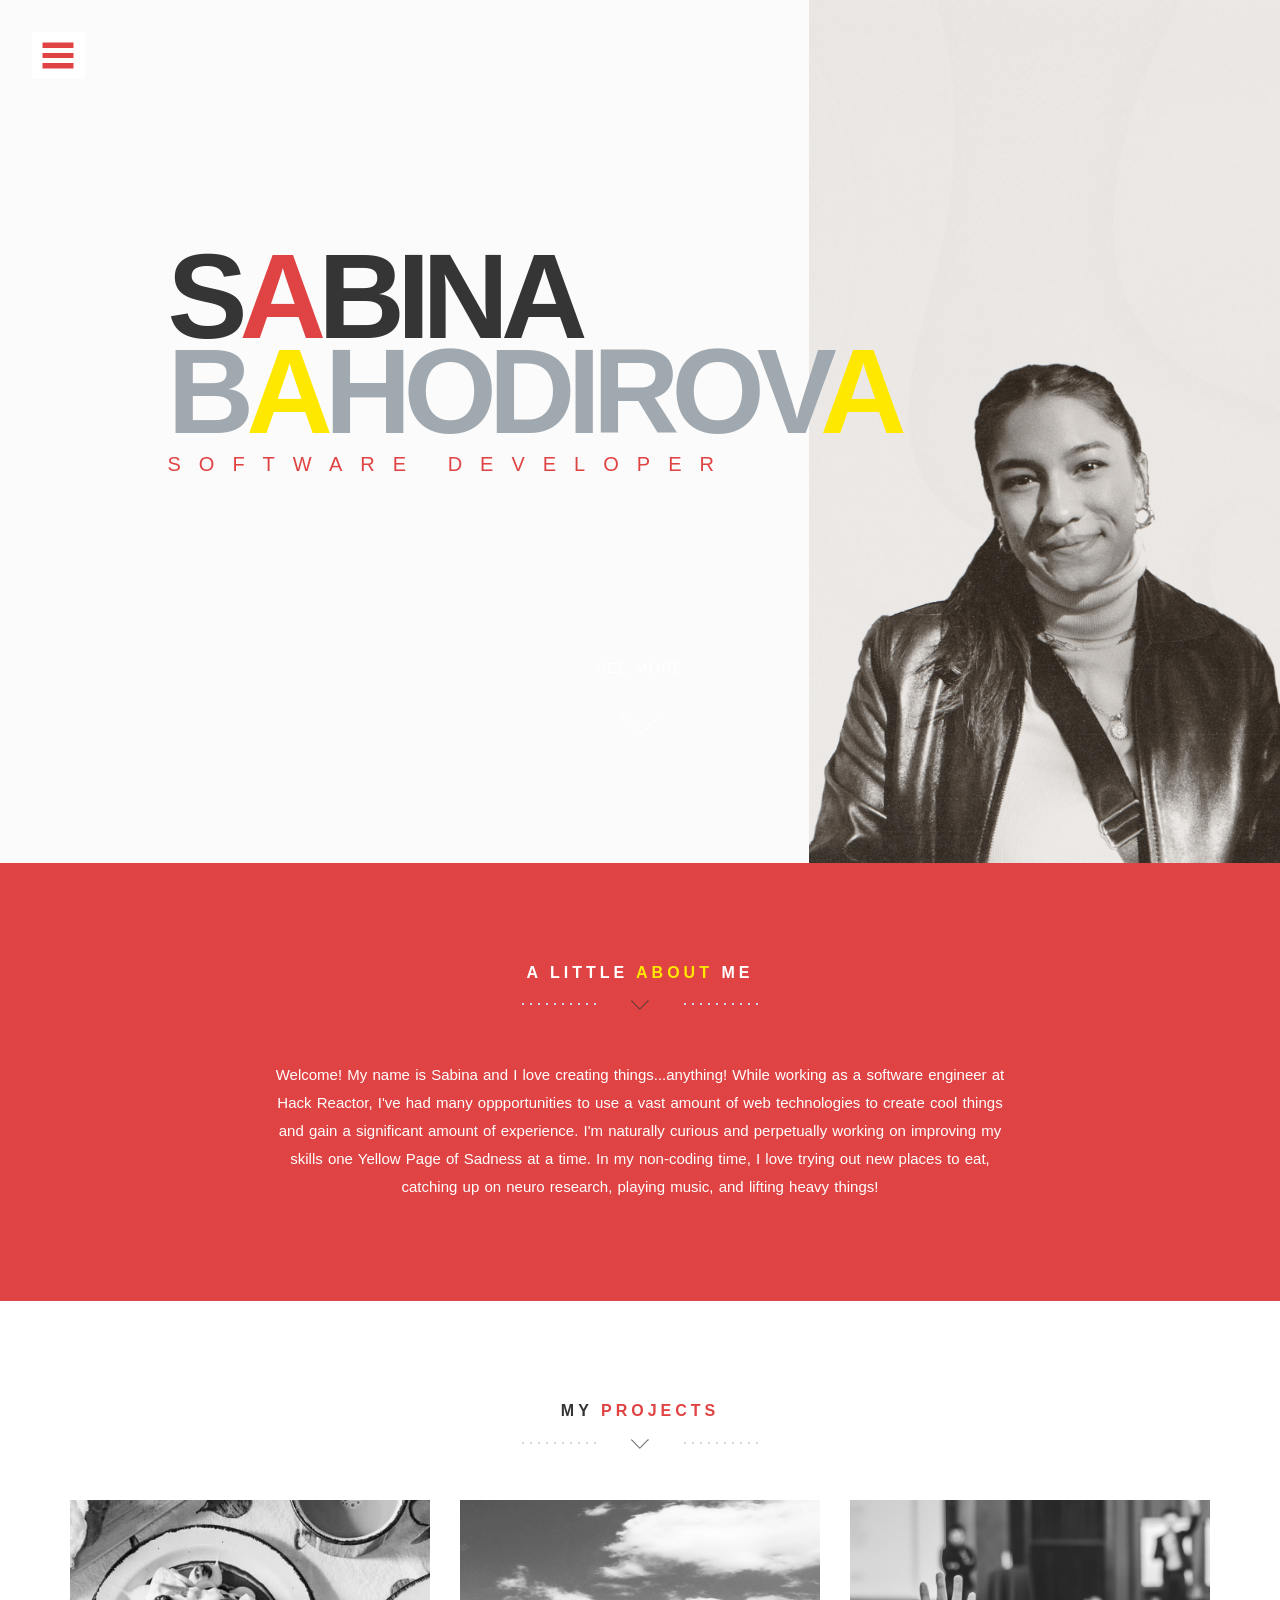
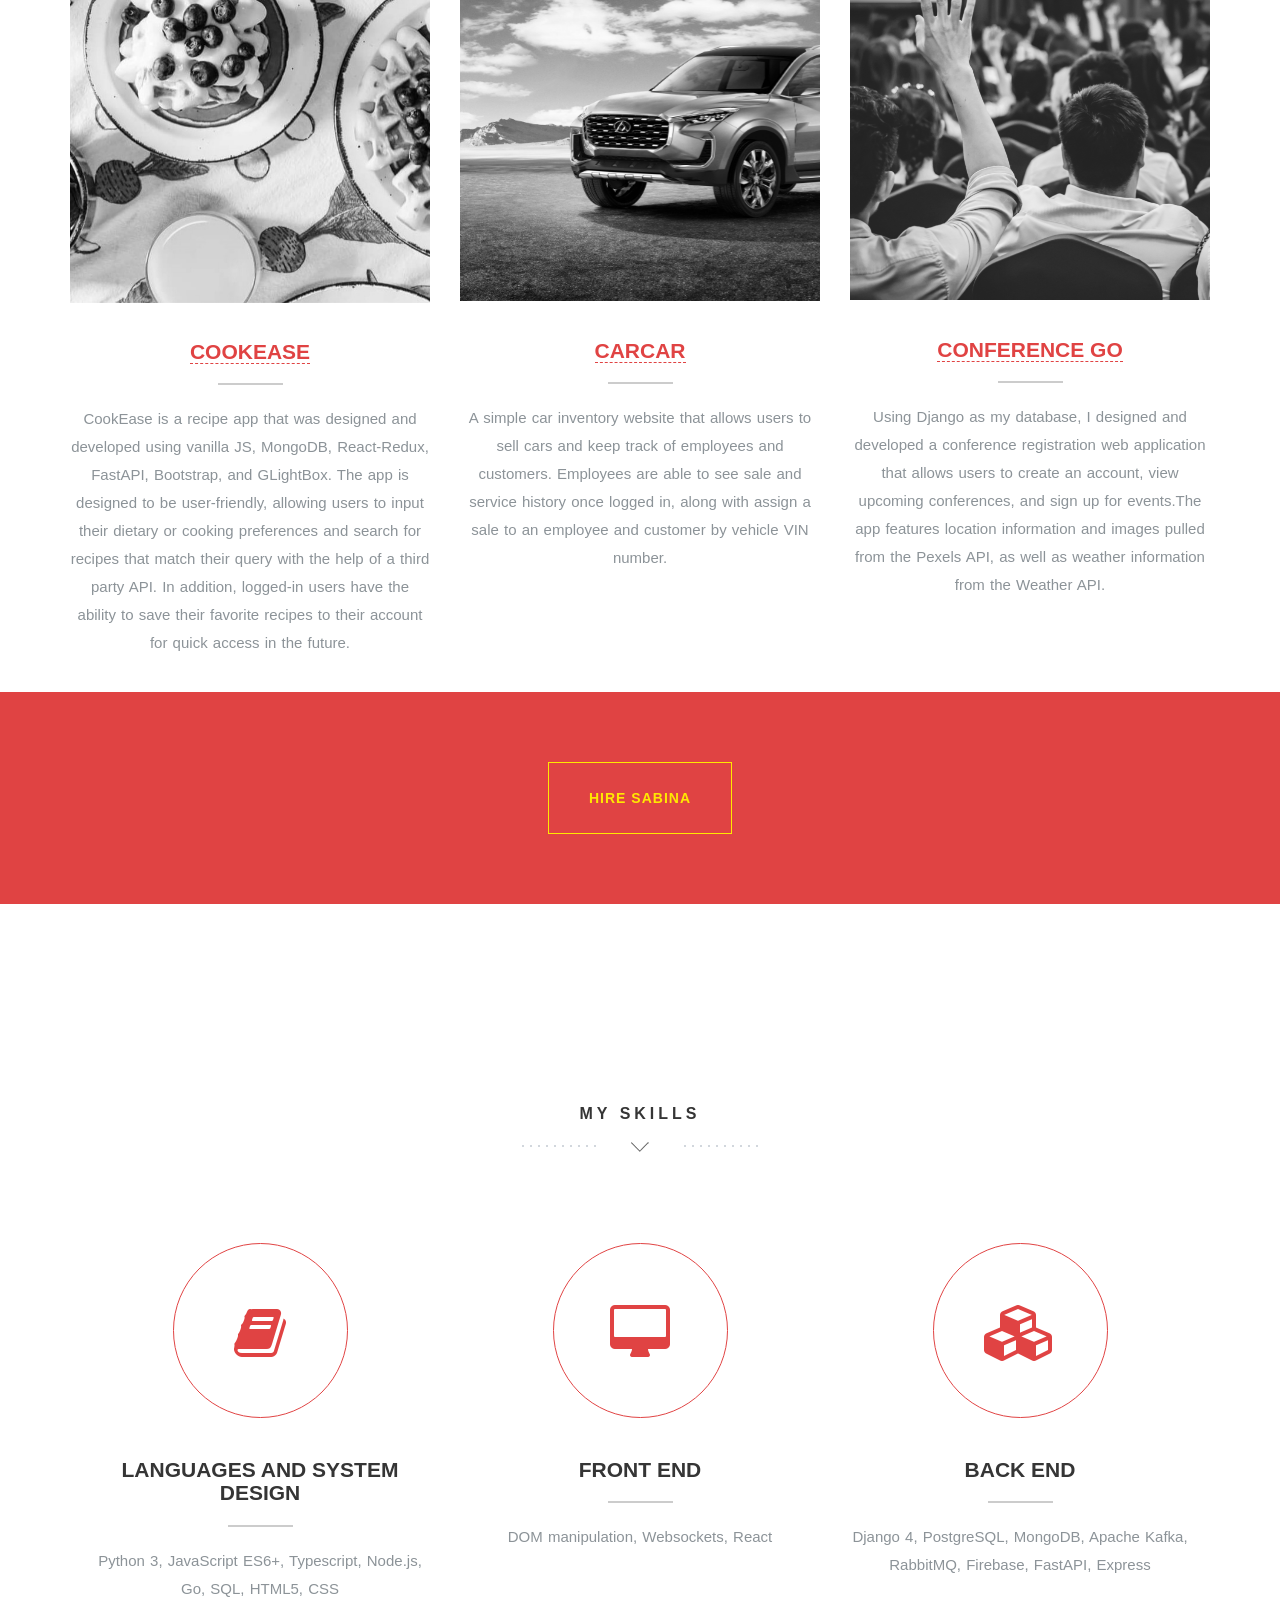
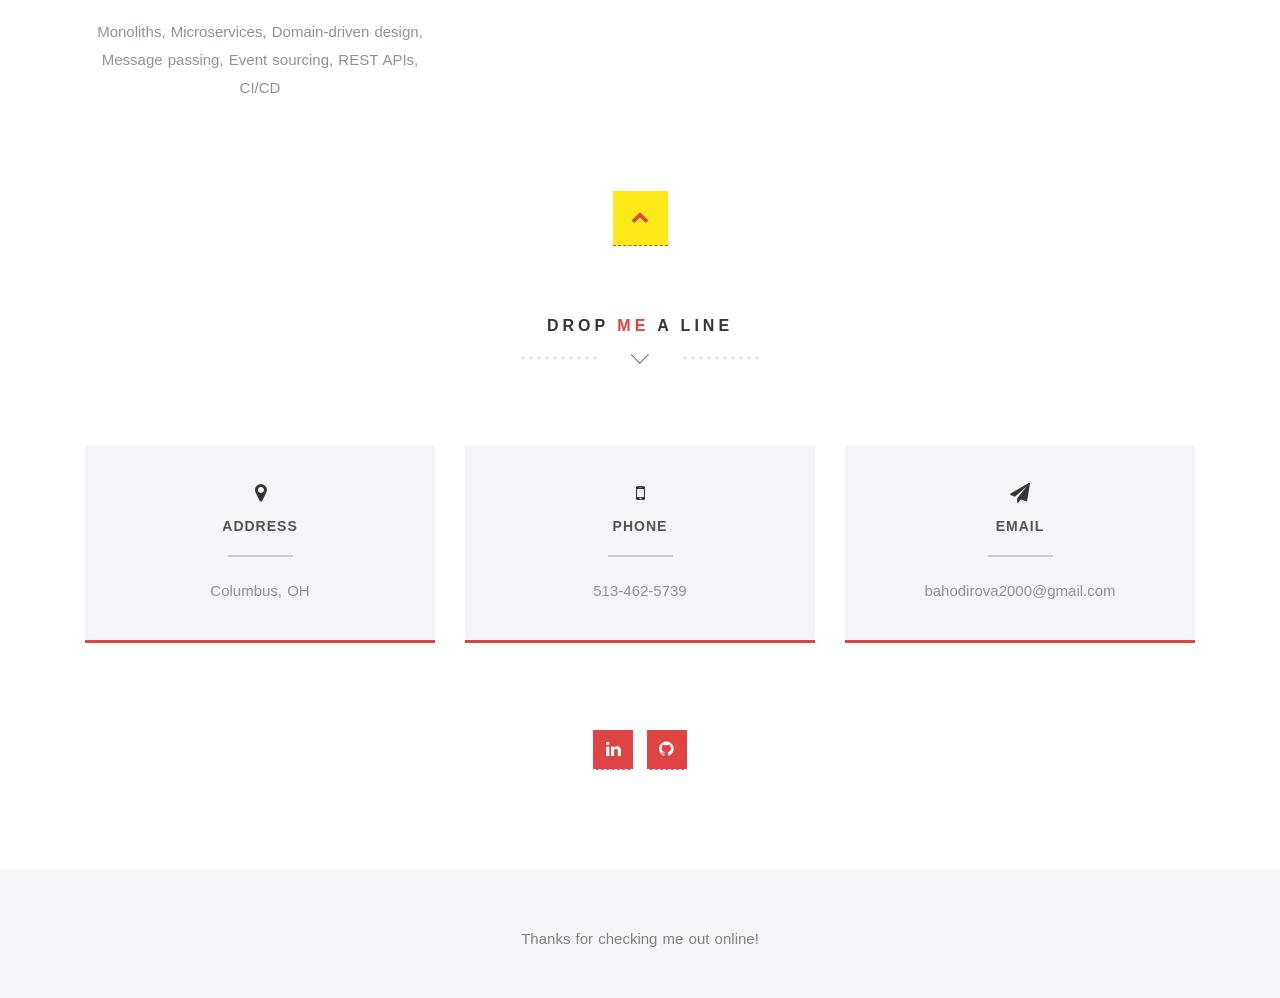
==== commit d28decd0: "Updated skills" ====
--- a/Portfolio/index.html
+++ b/Portfolio/index.html
@@ -134,7 +134,7 @@
             <!-- about / welcome text -->
             <p>
               Welcome! My name is Sabina and I love creating things...anything!
-              Since at Hack Reactor, I've had many oppportunities to use a vast
+              While working as a software engineer at Hack Reactor, I've had many oppportunities to use a vast
               amount of web technologies to create cool things and gain a
               significant amount of experience. I'm naturally curious and
               perpetually working on improving my skills one Yellow Page of
@@ -295,10 +295,10 @@
                 </div>
                 <h2>Languages and System Design</h2>
                 <!-- Title -->
-                <p>Python 3, JavaScript ES6+, SQL, HTML5, CSS</p>
+                <p>Python 3, JavaScript ES6+, Typescript, Node.js, Go, SQL, HTML5, CSS</p>
                 <p>
                   Monoliths, Microservices, Domain-driven design, Message
-                  passing, Event sourcing
+                  passing, Event sourcing, REST APIs, CI/CD
                 </p>
                 <!-- Description -->
               </div>
@@ -321,7 +321,7 @@
                 </div>
                 <h2>Back End</h2>
                 <!-- Title -->
-                <p>Django 4, PostgreSQL, MongoDB, Apache Kafka, RabbitMQ</p>
+                <p>Django 4, PostgreSQL, MongoDB, Apache Kafka, RabbitMQ, Firebase, FastAPI, Express</p>
                 <!-- Description -->
               </div>
             </div>
